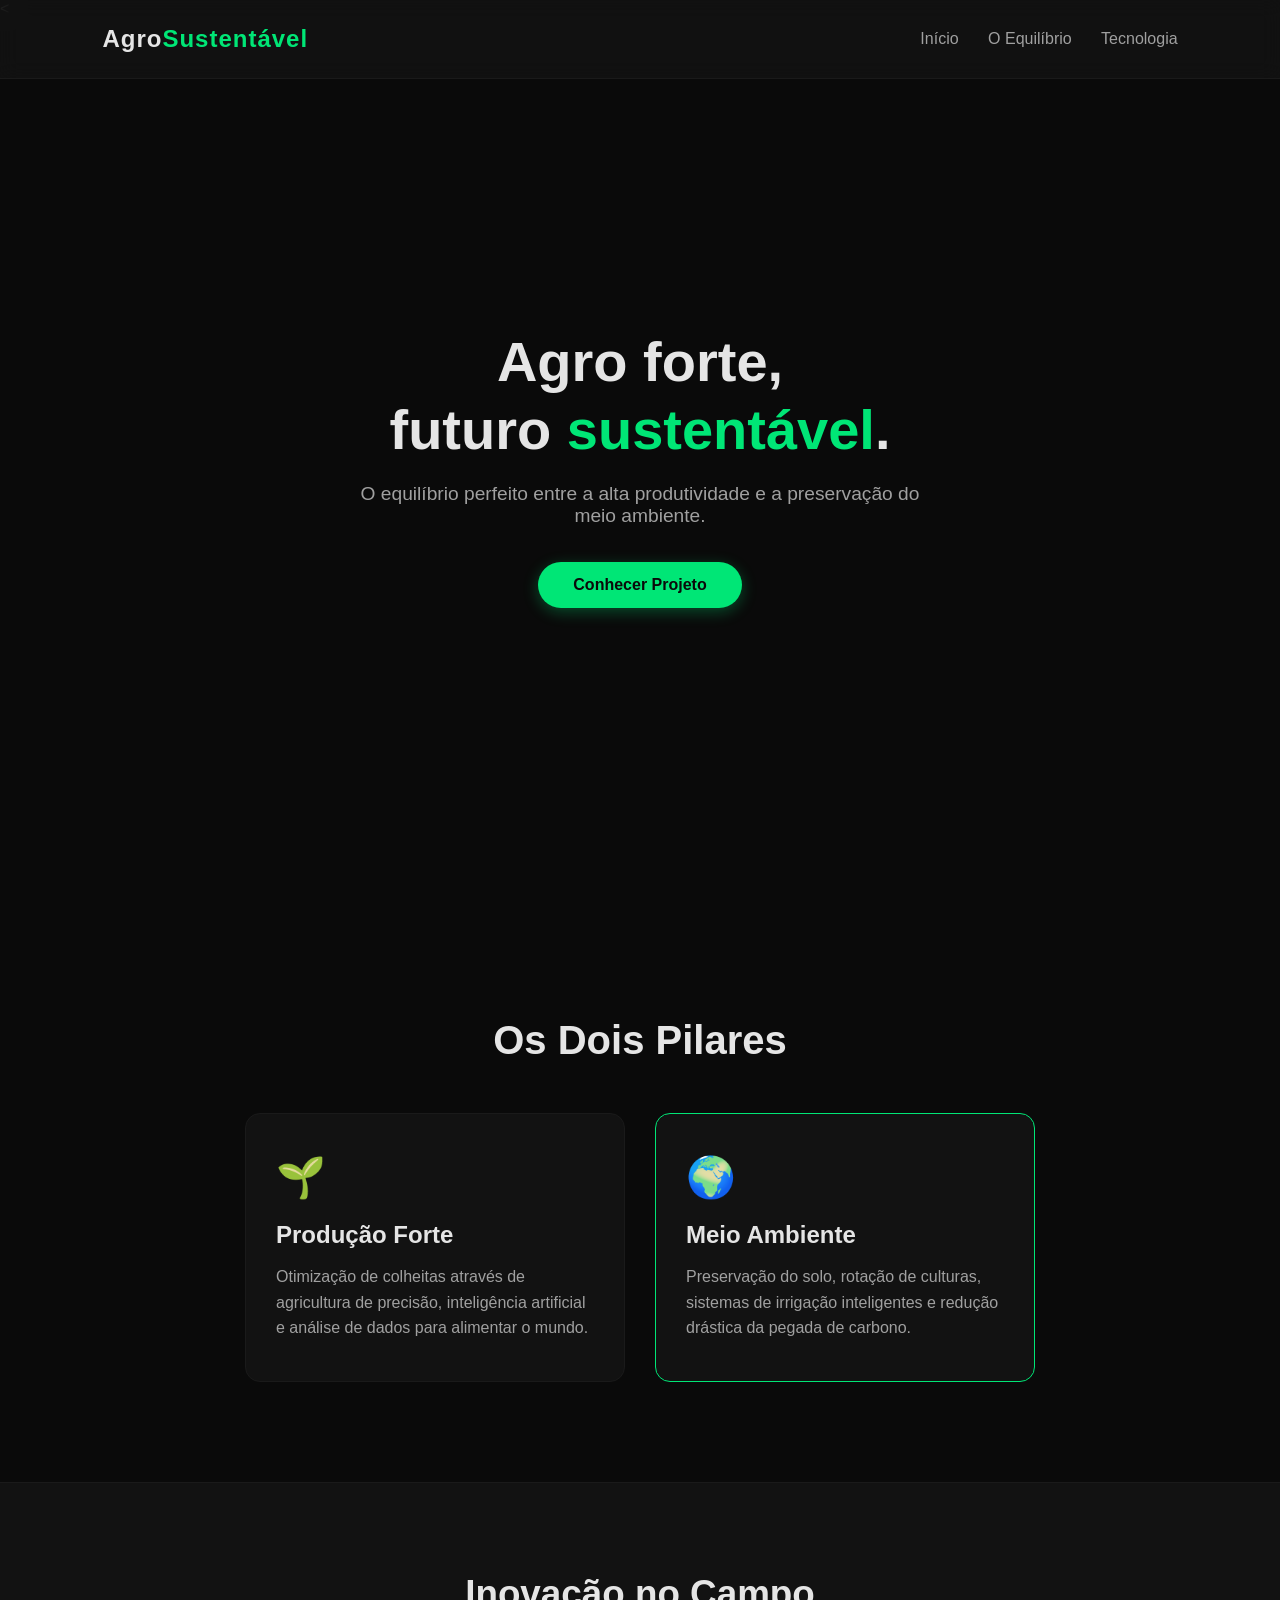
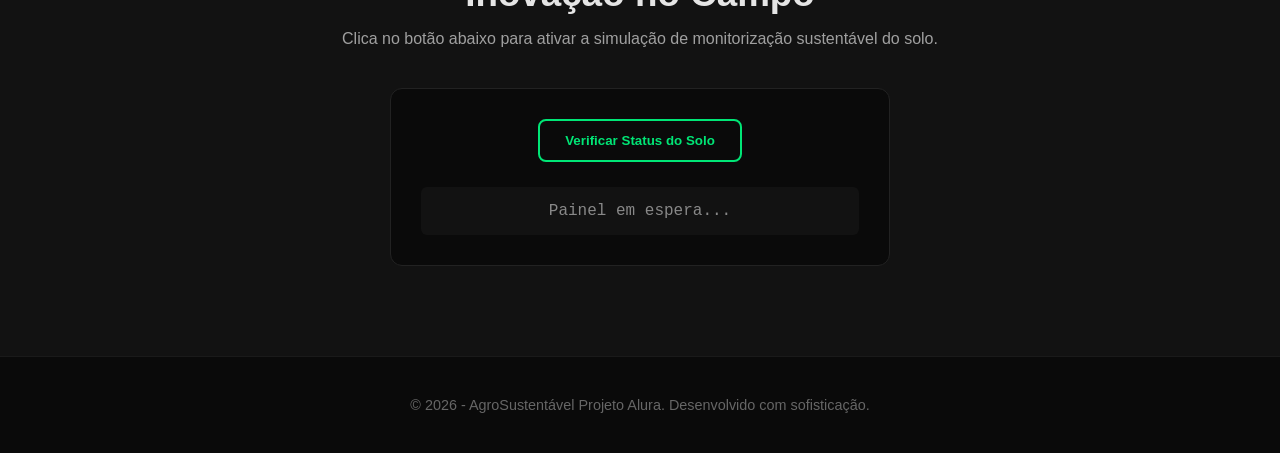
==== index.html @ 7c08bc52 "Add files via upload" ====
<<!DOCTYPE html>
<html lang="pt-BR">
<head>
    <meta charset="UTF-8">
    <meta name="viewport" content="width=device-width, initial-scale=1.0">
    <title>AgroForte & Sustentável</title>
    <link rel="stylesheet" href="style.css">
</head>
<body>

    <header class="navbar">
        <div class="logo">Agro<span>Sustentável</span></div>
        <nav>
            <a href="#inicio">Início</a>
            <a href="#equilibrio">O Equilíbrio</a>
            <a href="#tecnologia">Tecnologia</a>
        </nav>
    </header>

    <section id="inicio" class="hero">
        <div class="hero-content animate-subir">
            <h1>Agro forte, <br>futuro <span>sustentável</span>.</h1>
            <p>O equilíbrio perfeito entre a alta produtividade e a preservação do meio ambiente.</p>
            <a href="#equilibrio" class="btn-principal">Conhecer Projeto</a>
        </div>
    </section>

    <section id="equilibrio" class="section-cards">
        <h2 class="titulo-seccao">Os Dois Pilares</h2>
        <div class="container-cards">
            
            <div class="card">
                <div class="icon">🌱</div>
                <h3>Produção Forte</h3>
                <p>Otimização de colheitas através de agricultura de precisão, inteligência artificial e análise de dados para alimentar o mundo.</p>
            </div>

            <div class="card destaque">
                <div class="icon">🌍</div>
                <h3>Meio Ambiente</h3>
                <p>Preservação do solo, rotação de culturas, sistemas de irrigação inteligentes e redução drástica da pegada de carbono.</p>
            </div>

        </div>
    </section>

    <section id="tecnologia" class="section-tech">
        <h2>Inovação no Campo</h2>
        <p>Clica no botão abaixo para ativar a simulação de monitorização sustentável do solo.</p>
        
        <div class="painel-tech">
            <button id="btn-status" class="btn-secundario">Verificar Status do Solo</button>
            <div id="resultado-status" class="status-box">Painel em espera...</div>
        </div>
    </section>

    <footer>
        <p>&copy; 2026 - AgroSustentável Projeto Alura. Desenvolvido com sofisticação.</p>
    </footer>

    <script src="script.js"></script>
</body>
</html>
---- style.css ----
/* --- RESET E CONFIGURAÇÕES GERAIS --- */
* {
    margin: 0;
    padding: 0;
    box-sizing: border-box;
    font-family: 'Segoe UI', Arial, sans-serif;
    scroll-behavior: smooth; /* Suaviza o deslize entre secções */
}

body {
    background-color: #0A0A0A; /* Preto ultra sofisticado */
    color: #E5E5E5;
    overflow-x: hidden;
}

span {
    color: #00E676; /* Verde Neon/Sustentável */
}

/* --- MENU (NAVBAR) --- */
.navbar {
    display: flex;
    justify-content: space-between;
    align-items: center;
    padding: 25px 8%;
    background-color: rgba(18, 18, 18, 0.9); /* Preto translúcido */
    backdrop-filter: blur(10px);
    position: fixed;
    width: 100%;
    top: 0;
    z-index: 1000;
    border-bottom: 1px solid #1A1A1A;
}

.logo {
    font-size: 1.5rem;
    font-weight: bold;
    letter-spacing: 1px;
}

.navbar a {
    color: #A0A0A0;
    text-decoration: none;
    margin-left: 25px;
    font-size: 1rem;
    transition: 0.3s ease;
}

.navbar a:hover {
    color: #00E676;
}

/* --- SECÇÃO PRINCIPAL (HERO) --- */
.hero {
    height: 100vh;
    display: flex;
    justify-content: center;
    align-items: center;
    text-align: center;
    background: linear-gradient(to bottom, rgba(10,10,10,0.6), #0A0A0A), 
                url('https://images.unsplash.com/photo-1516253593875-bd7ba052fbc5?q=80&w=1920') no-repeat center center/cover;
    /* Imagem temporária de tecnologia/natureza escura */
    padding: 0 20px;
}

.hero h1 {
    font-size: 3.5rem;
    line-height: 1.2;
    margin-bottom: 20px;
    font-weight: 800;
}

.hero p {
    font-size: 1.2rem;
    color: #A0A0A0;
    max-width: 600px;
    margin: 0 auto 35px auto;
}

.btn-principal {
    display: inline-block;
    background-color: #00E676;
    color: #0A0A0A;
    text-decoration: none;
    padding: 14px 35px;
    font-weight: bold;
    border-radius: 30px;
    transition: 0.3s ease;
    box-shadow: 0 4px 15px rgba(0, 230, 118, 0.3);
}

.btn-principal:hover {
    background-color: #FFFFFF;
    box-shadow: 0 4px 25px rgba(0, 230, 118, 0.6);
    transform: translateY(-2px);
}

/* --- SECÇÃO DOS CARDS --- */
.section-cards {
    padding: 100px 8%;
    background-color: #0A0A0A;
    text-align: center;
}

.titulo-seccao {
    font-size: 2.5rem;
    margin-bottom: 50px;
}

.container-cards {
    display: flex;
    justify-content: center;
    gap: 30px;
    flex-wrap: wrap;
}

.card {
    background-color: #121212; /* Cinza antracite */
    border: 1px solid #1A1A1A;
    padding: 40px 30px;
    border-radius: 15px;
    max-width: 380px;
    text-align: left;
    transition: 0.3s ease;
}

.card:hover {
    transform: translateY(-5px);
    border-color: #333;
}

.card.destaque {
    border-color: #00E676; /* Borda verde para destacar o meio ambiente */
}

.card .icon {
    font-size: 2.5rem;
    margin-bottom: 20px;
}

.card h3 {
    font-size: 1.5rem;
    margin-bottom: 15px;
}

.card p {
    color: #A0A0A0;
    line-height: 1.6;
}

/* --- SECÇÃO DE TECNOLOGIA (INTERATIVA) --- */
.section-tech {
    padding: 90px 8%;
    background-color: #121212;
    text-align: center;
    border-top: 1px solid #1A1A1A;
}

.section-tech h2 {
    font-size: 2.3rem;
    margin-bottom: 15px;
}

.section-tech p {
    color: #A0A0A0;
    margin-bottom: 40px;
}

.painel-tech {
    max-width: 500px;
    margin: 0 auto;
    background-color: #0A0A0A;
    padding: 30px;
    border-radius: 12px;
    border: 1px solid #222;
}

.btn-secundario {
    background: transparent;
    color: #00E676;
    border: 2px solid #00E676;
    padding: 12px 25px;
    font-weight: bold;
    border-radius: 8px;
    cursor: pointer;
    transition: 0.3s ease;
}

.btn-secundario:hover {
    background-color: #00E676;
    color: #0A0A0A;
}

.status-box {
    margin-top: 25px;
    padding: 15px;
    background-color: #121212;
    border-radius: 6px;
    font-family: 'Courier New', Courier, monospace;
    color: #888;
}

/* --- RODAPÉ --- */
footer {
    padding: 40px;
    text-align: center;
    background-color: #0A0A0A;
    color: #666;
    font-size: 0.9rem;
    border-top: 1px solid #1A1A1A;
}

/* --- ANIMAÇÃO SIMPLES --- */
.animate-subir {
    animation: subir 1s ease-out;
}

@keyframes subir {
    from {
        opacity: 0;
        transform: translateY(30px);
    }
    to {
        opacity: 1;
        transform: translateY(0);
    }
}
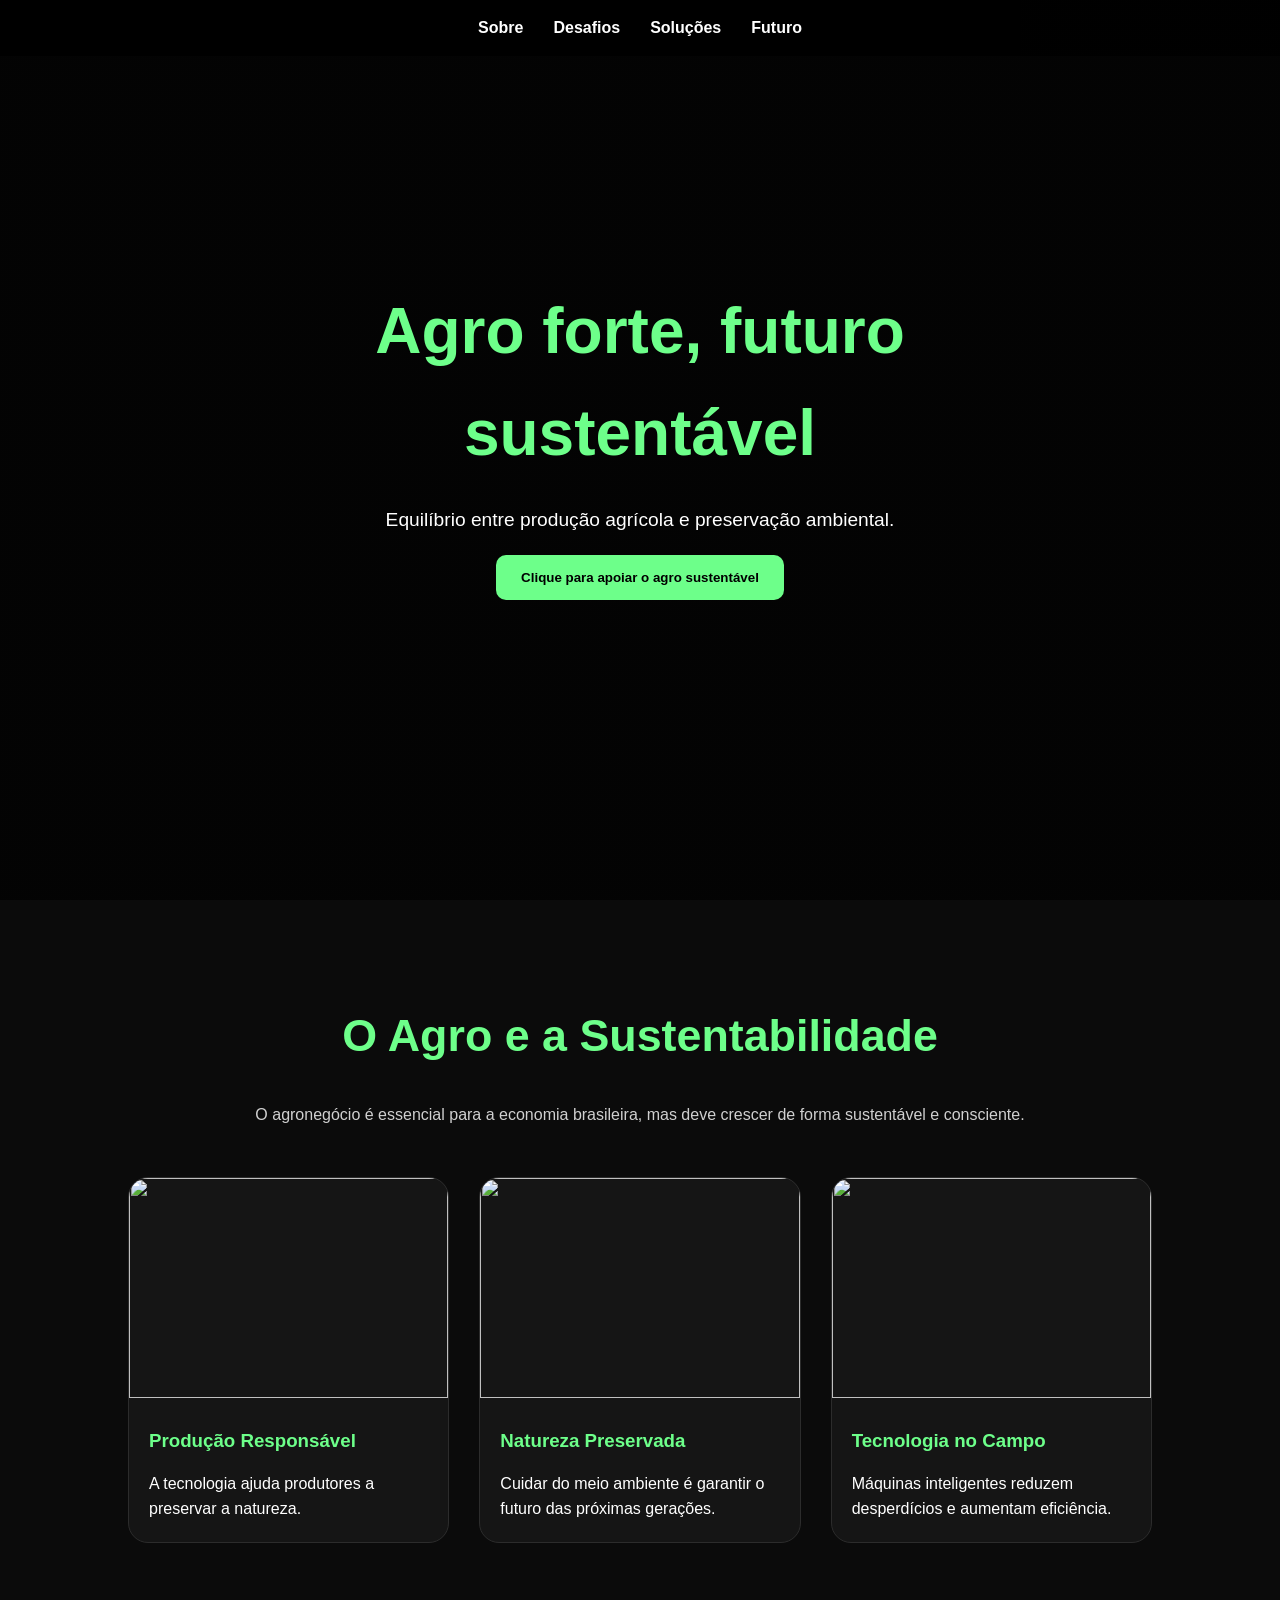
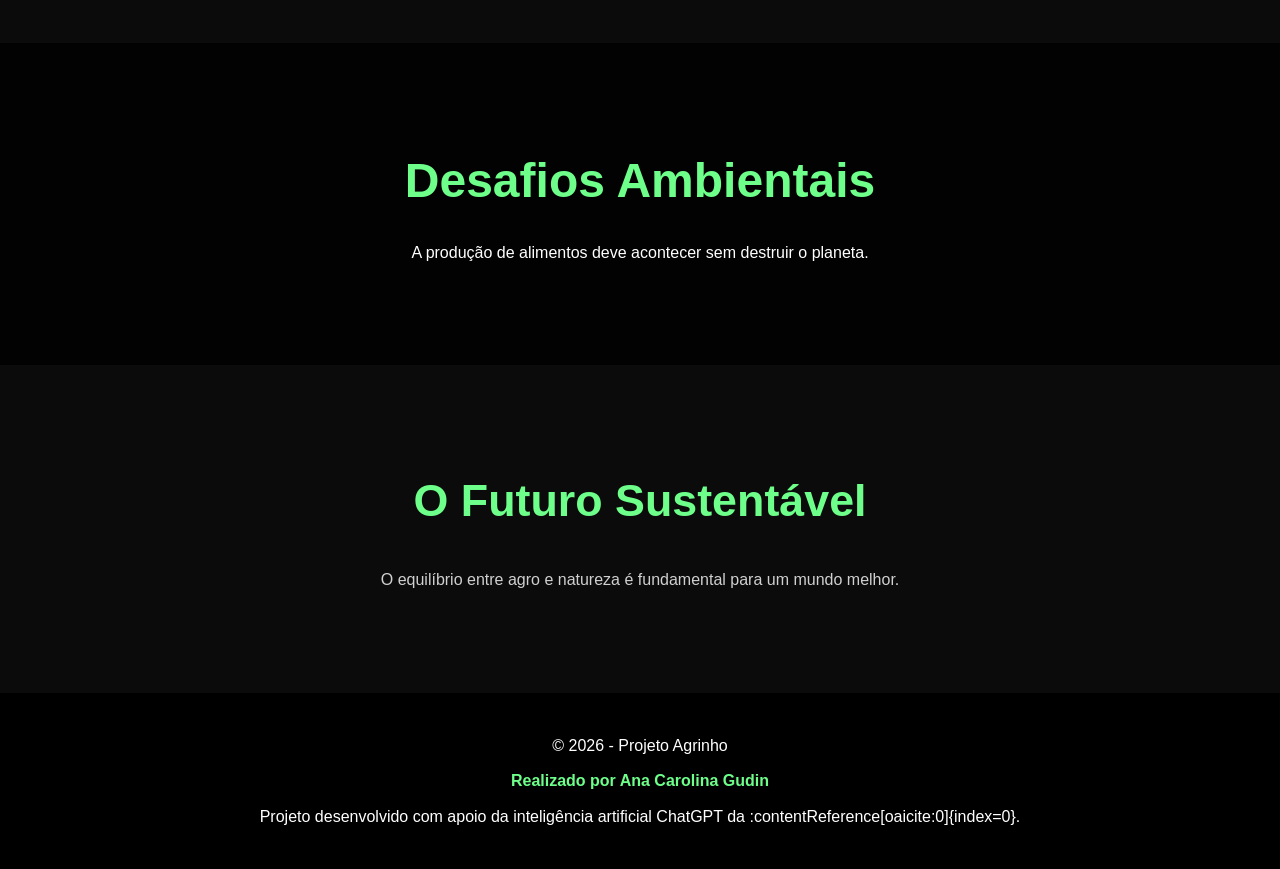
==== commit 390ee3e9: "Add files via upload" ====
--- a/index.html
+++ b/index.html
@@ -1,63 +1,125 @@
-<<!DOCTYPE html>
+<!DOCTYPE html>
 <html lang="pt-BR">
 <head>
-    <meta charset="UTF-8">
-    <meta name="viewport" content="width=device-width, initial-scale=1.0">
-    <title>AgroForte & Sustentável</title>
-    <link rel="stylesheet" href="style.css">
+  <meta charset="UTF-8">
+  <meta name="viewport" content="width=device-width, initial-scale=1.0">
+  <title>Agrinho 2026</title>
+
+  <link rel="stylesheet" href="style.css">
 </head>
+
 <body>
 
-    <header class="navbar">
-        <div class="logo">Agro<span>Sustentável</span></div>
-        <nav>
-            <a href="#inicio">Início</a>
-            <a href="#equilibrio">O Equilíbrio</a>
-            <a href="#tecnologia">Tecnologia</a>
-        </nav>
-    </header>
+  <nav>
+    <ul>
+      <li><a href="#sobre">Sobre</a></li>
+      <li><a href="#desafios">Desafios</a></li>
+      <li><a href="#solucoes">Soluções</a></li>
+      <li><a href="#futuro">Futuro</a></li>
+    </ul>
+  </nav>
 
-    <section id="inicio" class="hero">
-        <div class="hero-content animate-subir">
-            <h1>Agro forte, <br>futuro <span>sustentável</span>.</h1>
-            <p>O equilíbrio perfeito entre a alta produtividade e a preservação do meio ambiente.</p>
-            <a href="#equilibrio" class="btn-principal">Conhecer Projeto</a>
+  <header>
+    <div class="hero">
+      <h1>Agro forte, futuro sustentável</h1>
+
+      <p>
+        Equilíbrio entre produção agrícola e preservação ambiental.
+      </p>
+
+      <button id="botaoMensagem">Clique para apoiar o agro sustentável</button>
+
+      <p id="mensagem"></p>
+    </div>
+  </header>
+
+  <section id="sobre">
+
+    <h2 class="titulo">O Agro e a Sustentabilidade</h2>
+
+    <p class="texto">
+      O agronegócio é essencial para a economia brasileira, mas deve crescer
+      de forma sustentável e consciente.
+    </p>
+
+    <div class="cards">
+
+      <div class="card">
+        <img src="https://images.unsplash.com/photo-1464226184884-fa280b87c399?q=80&w=1200&auto=format&fit=crop">
+
+        <div class="card-content">
+          <h3>Produção Responsável</h3>
+
+          <p>
+            A tecnologia ajuda produtores a preservar a natureza.
+          </p>
         </div>
-    </section>
+      </div>
 
-    <section id="equilibrio" class="section-cards">
-        <h2 class="titulo-seccao">Os Dois Pilares</h2>
-        <div class="container-cards">
-            
-            <div class="card">
-                <div class="icon">🌱</div>
-                <h3>Produção Forte</h3>
-                <p>Otimização de colheitas através de agricultura de precisão, inteligência artificial e análise de dados para alimentar o mundo.</p>
-            </div>
+      <div class="card">
+        <img src="https://images.unsplash.com/photo-1501004318641-b39e6451bec6?q=80&w=1200&auto=format&fit=crop">
 
-            <div class="card destaque">
-                <div class="icon">🌍</div>
-                <h3>Meio Ambiente</h3>
-                <p>Preservação do solo, rotação de culturas, sistemas de irrigação inteligentes e redução drástica da pegada de carbono.</p>
-            </div>
+        <div class="card-content">
+          <h3>Natureza Preservada</h3>
 
+          <p>
+            Cuidar do meio ambiente é garantir o futuro das próximas gerações.
+          </p>
         </div>
-    </section>
+      </div>
 
-    <section id="tecnologia" class="section-tech">
-        <h2>Inovação no Campo</h2>
-        <p>Clica no botão abaixo para ativar a simulação de monitorização sustentável do solo.</p>
-        
-        <div class="painel-tech">
-            <button id="btn-status" class="btn-secundario">Verificar Status do Solo</button>
-            <div id="resultado-status" class="status-box">Painel em espera...</div>
+      <div class="card">
+        <img src="https://images.unsplash.com/photo-1499529112087-3cb3b73cec95?q=80&w=1200&auto=format&fit=crop">
+
+        <div class="card-content">
+          <h3>Tecnologia no Campo</h3>
+
+          <p>
+            Máquinas inteligentes reduzem desperdícios e aumentam eficiência.
+          </p>
         </div>
-    </section>
+      </div>
 
-    <footer>
-        <p>&copy; 2026 - AgroSustentável Projeto Alura. Desenvolvido com sofisticação.</p>
-    </footer>
+    </div>
 
-    <script src="script.js"></script>
+  </section>
+
+  <section id="desafios" class="banner">
+
+    <h2>Desafios Ambientais</h2>
+
+    <p>
+      A produção de alimentos deve acontecer sem destruir o planeta.
+    </p>
+
+  </section>
+
+  <section id="futuro">
+
+    <h2 class="titulo">O Futuro Sustentável</h2>
+
+    <p class="texto">
+      O equilíbrio entre agro e natureza é fundamental para um mundo melhor.
+    </p>
+
+  </section>
+
+  <footer>
+
+    <p>© 2026 - Projeto Agrinho</p>
+
+    <p class="creditos">
+      Realizado por Ana Carolina Gudin
+    </p>
+
+    <p>
+      Projeto desenvolvido com apoio da inteligência artificial ChatGPT da
+      :contentReference[oaicite:0]{index=0}.
+    </p>
+
+  </footer>
+
+  <script src="script.js"></script>
+
 </body>
 </html>
--- a/style.css
+++ b/style.css
@@ -1,227 +1,187 @@
-/* --- RESET E CONFIGURAÇÕES GERAIS --- */
-* {
-    margin: 0;
-    padding: 0;
-    box-sizing: border-box;
-    font-family: 'Segoe UI', Arial, sans-serif;
-    scroll-behavior: smooth; /* Suaviza o deslize entre secções */
+*{
+  margin:0;
+  padding:0;
+  box-sizing:border-box;
+  font-family:Arial, Helvetica, sans-serif;
 }
 
-body {
-    background-color: #0A0A0A; /* Preto ultra sofisticado */
-    color: #E5E5E5;
-    overflow-x: hidden;
+body{
+  background:#0b0b0b;
+  color:white;
+  line-height:1.6;
 }
 
-span {
-    color: #00E676; /* Verde Neon/Sustentável */
+nav{
+  position:fixed;
+  width:100%;
+  top:0;
+  background:#000000d8;
+  padding:15px;
+  z-index:1000;
 }
 
-/* --- MENU (NAVBAR) --- */
-.navbar {
-    display: flex;
-    justify-content: space-between;
-    align-items: center;
-    padding: 25px 8%;
-    background-color: rgba(18, 18, 18, 0.9); /* Preto translúcido */
-    backdrop-filter: blur(10px);
-    position: fixed;
-    width: 100%;
-    top: 0;
-    z-index: 1000;
-    border-bottom: 1px solid #1A1A1A;
+nav ul{
+  display:flex;
+  justify-content:center;
+  gap:30px;
+  list-style:none;
 }
 
-.logo {
-    font-size: 1.5rem;
-    font-weight: bold;
-    letter-spacing: 1px;
+nav a{
+  color:white;
+  text-decoration:none;
+  font-weight:bold;
+  transition:0.3s;
 }
 
-.navbar a {
-    color: #A0A0A0;
-    text-decoration: none;
-    margin-left: 25px;
-    font-size: 1rem;
-    transition: 0.3s ease;
+nav a:hover{
+  color:#6dff8a;
 }
 
-.navbar a:hover {
-    color: #00E676;
+header{
+  height:100vh;
+  background:
+  linear-gradient(rgba(0,0,0,0.7), rgba(0,0,0,0.7)),
+  url('https://images.unsplash.com/photo-1500937386664-56d1dfef3854?q=80&w=1600&auto=format&fit=crop');
+
+  background-size:cover;
+  background-position:center;
+
+  display:flex;
+  align-items:center;
+  justify-content:center;
+  text-align:center;
+  padding:20px;
 }
 
-/* --- SECÇÃO PRINCIPAL (HERO) --- */
-.hero {
-    height: 100vh;
-    display: flex;
-    justify-content: center;
-    align-items: center;
-    text-align: center;
-    background: linear-gradient(to bottom, rgba(10,10,10,0.6), #0A0A0A), 
-                url('https://images.unsplash.com/photo-1516253593875-bd7ba052fbc5?q=80&w=1920') no-repeat center center/cover;
-    /* Imagem temporária de tecnologia/natureza escura */
-    padding: 0 20px;
+.hero{
+  max-width:800px;
 }
 
-.hero h1 {
-    font-size: 3.5rem;
-    line-height: 1.2;
-    margin-bottom: 20px;
-    font-weight: 800;
+.hero h1{
+  font-size:4rem;
+  color:#6dff8a;
+  margin-bottom:20px;
 }
 
-.hero p {
-    font-size: 1.2rem;
-    color: #A0A0A0;
-    max-width: 600px;
-    margin: 0 auto 35px auto;
+.hero p{
+  font-size:1.2rem;
+  margin-bottom:20px;
 }
 
-.btn-principal {
-    display: inline-block;
-    background-color: #00E676;
-    color: #0A0A0A;
-    text-decoration: none;
-    padding: 14px 35px;
-    font-weight: bold;
-    border-radius: 30px;
-    transition: 0.3s ease;
-    box-shadow: 0 4px 15px rgba(0, 230, 118, 0.3);
+button{
+  padding:15px 25px;
+  border:none;
+  border-radius:10px;
+  background:#6dff8a;
+  color:black;
+  font-weight:bold;
+  cursor:pointer;
+  transition:0.3s;
 }
 
-.btn-principal:hover {
-    background-color: #FFFFFF;
-    box-shadow: 0 4px 25px rgba(0, 230, 118, 0.6);
-    transform: translateY(-2px);
+button:hover{
+  background:white;
+  transform:scale(1.05);
 }
 
-/* --- SECÇÃO DOS CARDS --- */
-.section-cards {
-    padding: 100px 8%;
-    background-color: #0A0A0A;
-    text-align: center;
+#mensagem{
+  margin-top:20px;
+  color:#6dff8a;
+  font-size:1.1rem;
 }
 
-.titulo-seccao {
-    font-size: 2.5rem;
-    margin-bottom: 50px;
+section{
+  padding:100px 10%;
 }
 
-.container-cards {
-    display: flex;
-    justify-content: center;
-    gap: 30px;
-    flex-wrap: wrap;
+.titulo{
+  text-align:center;
+  font-size:2.8rem;
+  color:#6dff8a;
+  margin-bottom:30px;
 }
 
-.card {
-    background-color: #121212; /* Cinza antracite */
-    border: 1px solid #1A1A1A;
-    padding: 40px 30px;
-    border-radius: 15px;
-    max-width: 380px;
-    text-align: left;
-    transition: 0.3s ease;
+.texto{
+  text-align:center;
+  max-width:900px;
+  margin:auto;
+  color:#d0d0d0;
 }
 
-.card:hover {
-    transform: translateY(-5px);
-    border-color: #333;
+.cards{
+  display:grid;
+  grid-template-columns:repeat(auto-fit, minmax(280px,1fr));
+  gap:30px;
+  margin-top:50px;
 }
 
-.card.destaque {
-    border-color: #00E676; /* Borda verde para destacar o meio ambiente */
+.card{
+  background:#151515;
+  border-radius:20px;
+  overflow:hidden;
+  border:1px solid #2c2c2c;
+  transition:0.3s;
 }
 
-.card .icon {
-    font-size: 2.5rem;
-    margin-bottom: 20px;
+.card:hover{
+  transform:translateY(-10px);
+  border-color:#6dff8a;
 }
 
-.card h3 {
-    font-size: 1.5rem;
-    margin-bottom: 15px;
+.card img{
+  width:100%;
+  height:220px;
+  object-fit:cover;
 }
 
-.card p {
-    color: #A0A0A0;
-    line-height: 1.6;
+.card-content{
+  padding:20px;
 }
 
-/* --- SECÇÃO DE TECNOLOGIA (INTERATIVA) --- */
-.section-tech {
-    padding: 90px 8%;
-    background-color: #121212;
-    text-align: center;
-    border-top: 1px solid #1A1A1A;
+.card-content h3{
+  color:#6dff8a;
+  margin-bottom:15px;
 }
 
-.section-tech h2 {
-    font-size: 2.3rem;
-    margin-bottom: 15px;
+.banner{
+  background:
+  linear-gradient(rgba(0,0,0,0.8), rgba(0,0,0,0.8)),
+  url('https://images.unsplash.com/photo-1500382017468-9049fed747ef?q=80&w=1600&auto=format&fit=crop');
+
+  background-size:cover;
+  background-position:center;
+
+  text-align:center;
 }
 
-.section-tech p {
-    color: #A0A0A0;
-    margin-bottom: 40px;
+.banner h2{
+  color:#6dff8a;
+  font-size:3rem;
+  margin-bottom:20px;
 }
 
-.painel-tech {
-    max-width: 500px;
-    margin: 0 auto;
-    background-color: #0A0A0A;
-    padding: 30px;
-    border-radius: 12px;
-    border: 1px solid #222;
+footer{
+  background:black;
+  text-align:center;
+  padding:40px;
 }
 
-.btn-secundario {
-    background: transparent;
-    color: #00E676;
-    border: 2px solid #00E676;
-    padding: 12px 25px;
-    font-weight: bold;
-    border-radius: 8px;
-    cursor: pointer;
-    transition: 0.3s ease;
+.creditos{
+  color:#6dff8a;
+  font-weight:bold;
+  margin:10px 0;
 }
 
-.btn-secundario:hover {
-    background-color: #00E676;
-    color: #0A0A0A;
-}
+@media(max-width:768px){
 
-.status-box {
-    margin-top: 25px;
-    padding: 15px;
-    background-color: #121212;
-    border-radius: 6px;
-    font-family: 'Courier New', Courier, monospace;
-    color: #888;
-}
+  .hero h1{
+    font-size:2.5rem;
+  }
 
-/* --- RODAPÉ --- */
-footer {
-    padding: 40px;
-    text-align: center;
-    background-color: #0A0A0A;
-    color: #666;
-    font-size: 0.9rem;
-    border-top: 1px solid #1A1A1A;
-}
+  nav ul{
+    gap:15px;
+    flex-wrap:wrap;
+  }
 
-/* --- ANIMAÇÃO SIMPLES --- */
-.animate-subir {
-    animation: subir 1s ease-out;
-}
-
-@keyframes subir {
-    from {
-        opacity: 0;
-        transform: translateY(30px);
-    }
-    to {
-        opacity: 1;
-        transform: translateY(0);
-    }
 }
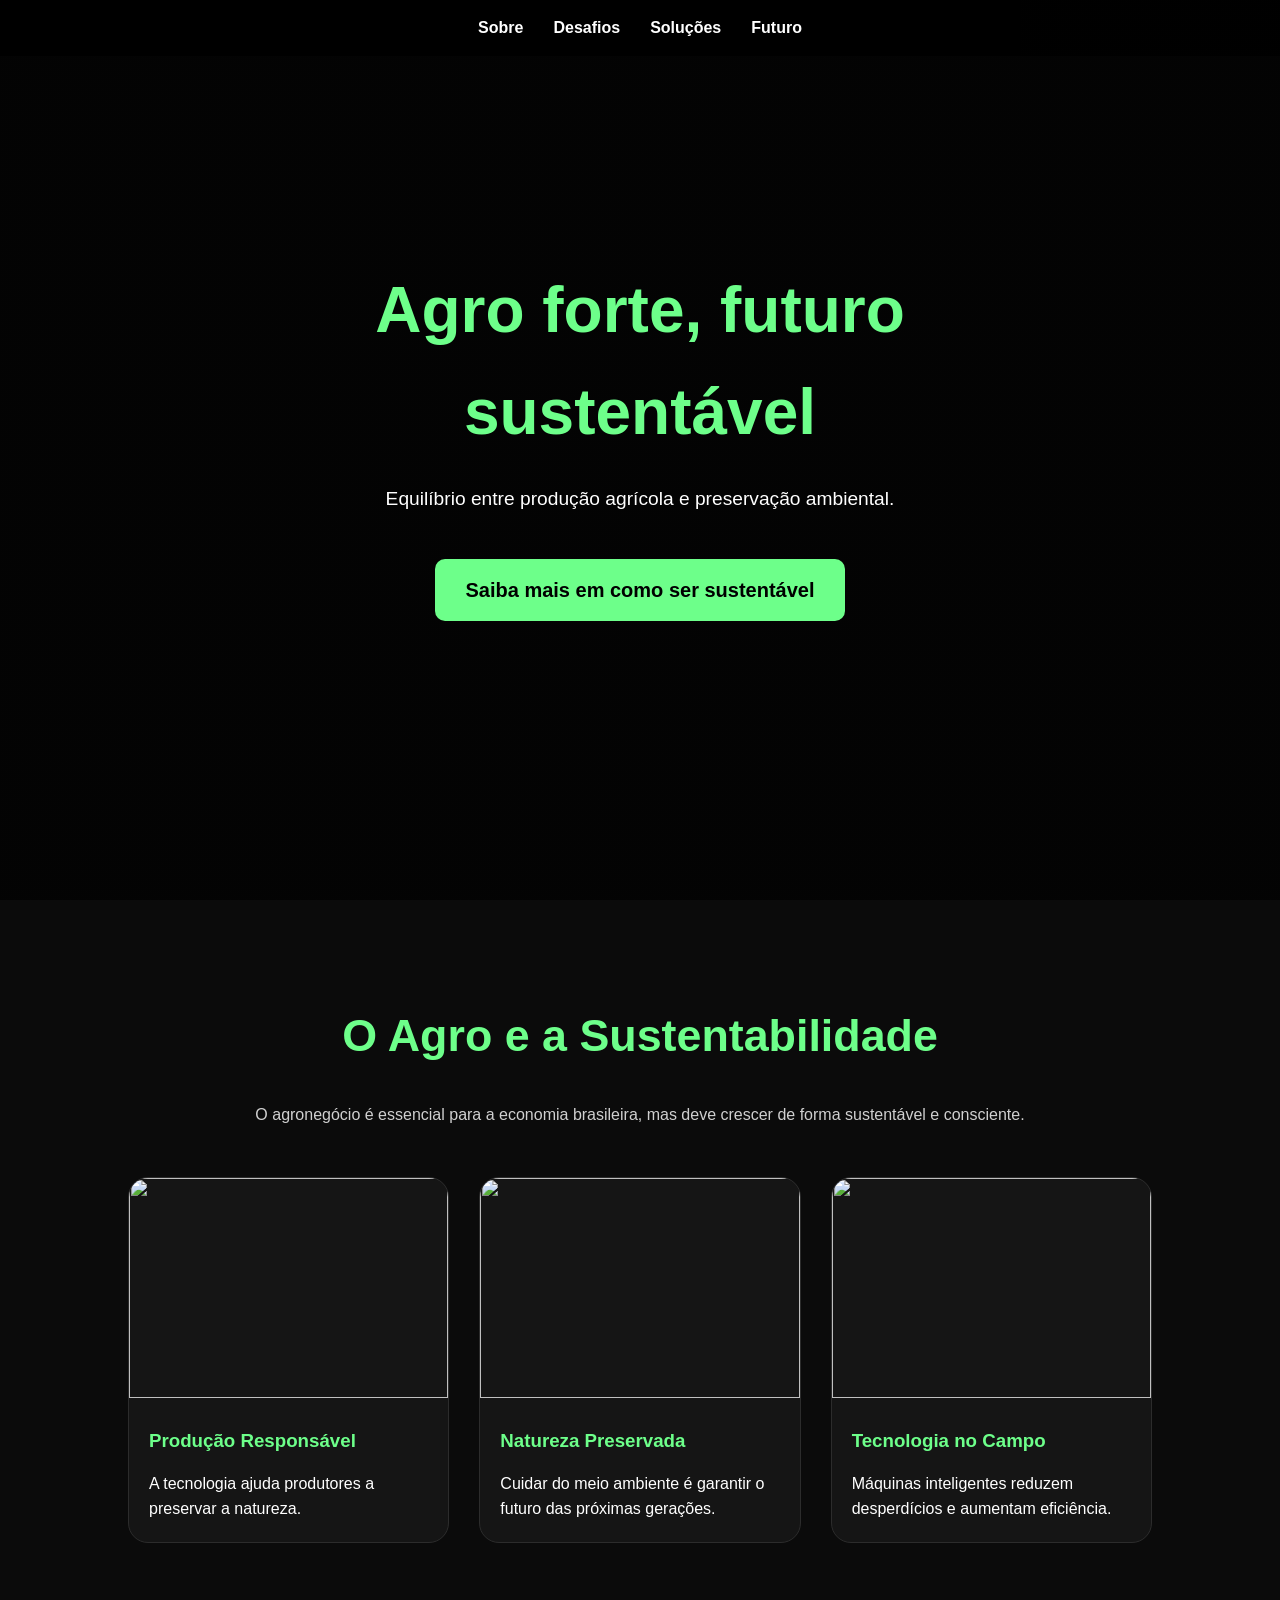
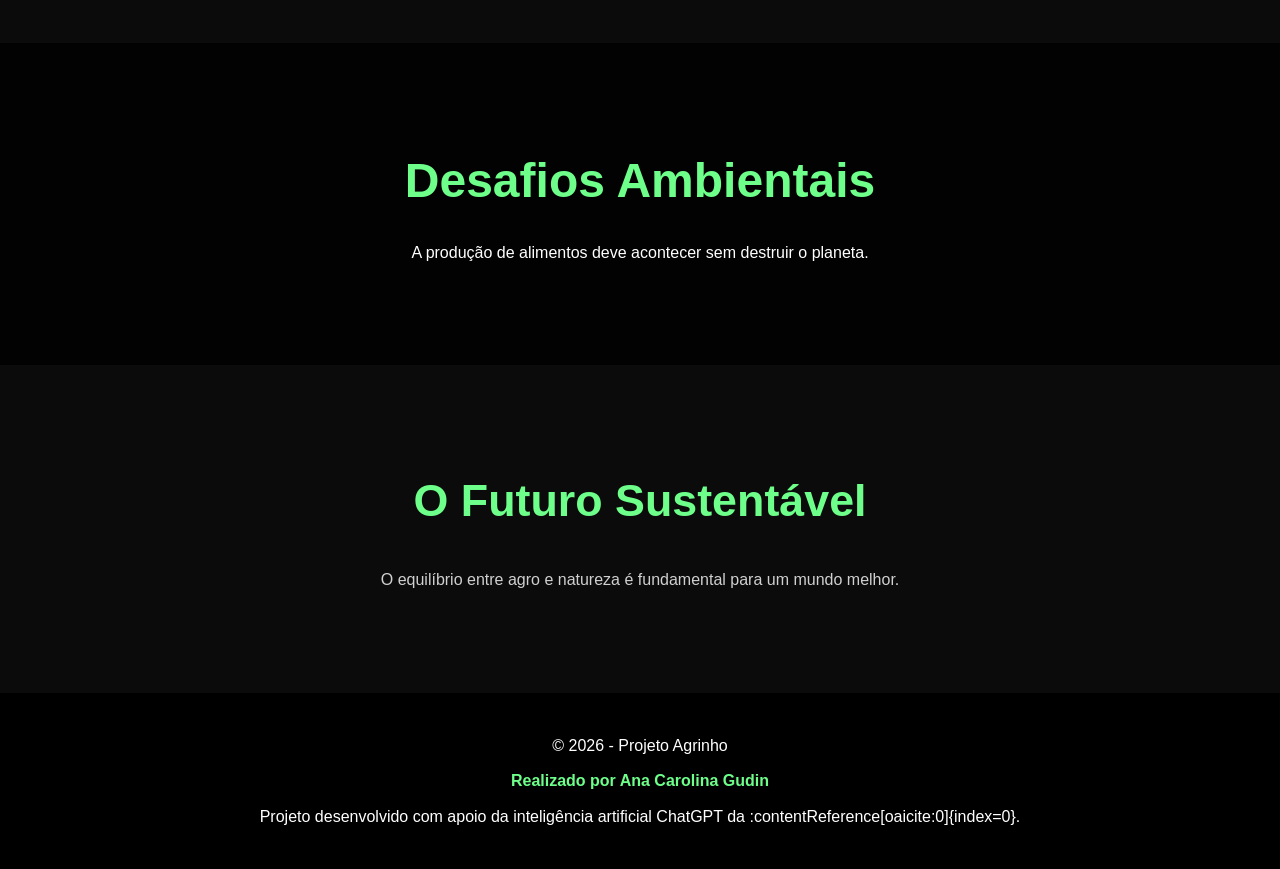
==== commit b8ebd05a: "Add files via upload" ====
--- a/index.html
+++ b/index.html
@@ -27,7 +27,9 @@
         Equilíbrio entre produção agrícola e preservação ambiental.
       </p>
 
-      <button id="botaoMensagem">Clique para apoiar o agro sustentável</button>
+      <a href="sustentabilidade.html" class="botao">
+  Saiba mais em como ser sustentável
+</a>
 
       <p id="mensagem"></p>
     </div>
--- a/style.css
+++ b/style.css
@@ -69,18 +69,20 @@
   margin-bottom:20px;
 }
 
-button{
-  padding:15px 25px;
-  border:none;
-  border-radius:10px;
+.botao{
+  display:inline-block;
+  margin-top:25px;
+  padding:15px 30px;
   background:#6dff8a;
   color:black;
+  text-decoration:none;
+  font-size:20px;
   font-weight:bold;
-  cursor:pointer;
+  border-radius:10px;
   transition:0.3s;
 }
 
-button:hover{
+.botao:hover{
   background:white;
   transform:scale(1.05);
 }
@@ -184,4 +186,19 @@
     flex-wrap:wrap;
   }
 
+}
+.pagina2{
+  height:60vh;
+
+  background:
+  linear-gradient(rgba(0,0,0,0.7), rgba(0,0,0,0.7)),
+  url('https://images.unsplash.com/photo-1492496913980-501348b61469?q=80&w=1600&auto=format&fit=crop');
+
+  background-size:cover;
+  background-position:center;
+
+  display:flex;
+  align-items:center;
+  justify-content:center;
+  text-align:center;
 }
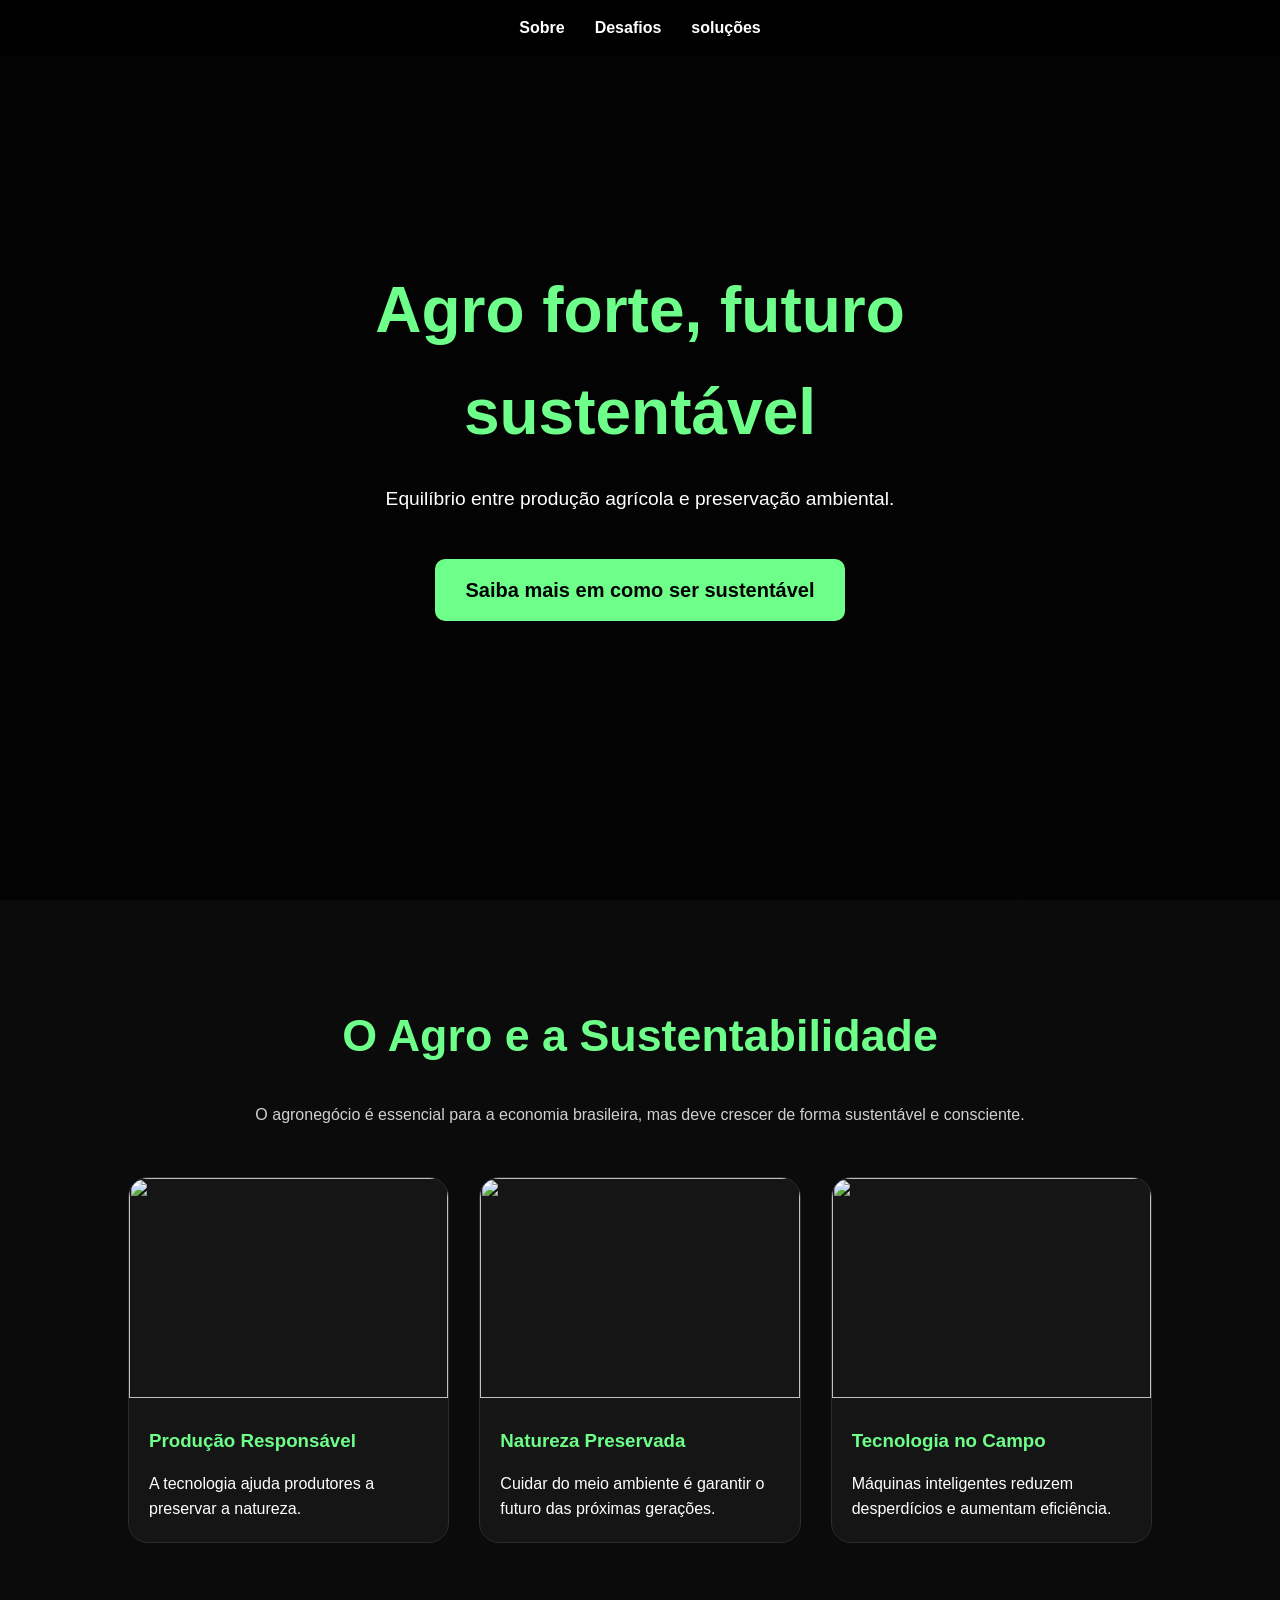
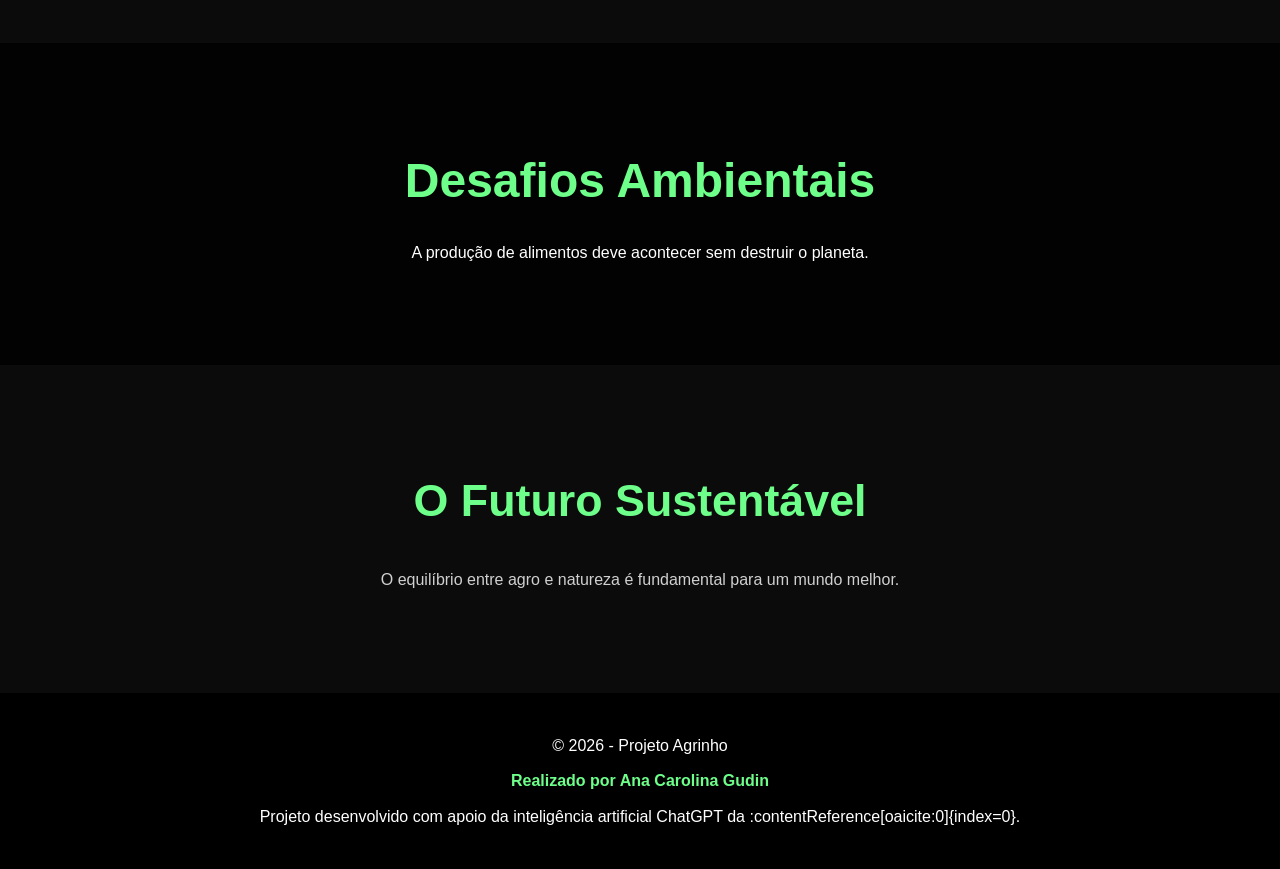
==== commit b025f0b4: "Add files via upload" ====
--- a/index.html
+++ b/index.html
@@ -14,8 +14,7 @@
     <ul>
       <li><a href="#sobre">Sobre</a></li>
       <li><a href="#desafios">Desafios</a></li>
-      <li><a href="#solucoes">Soluções</a></li>
-      <li><a href="#futuro">Futuro</a></li>
+      <li><a href="#solucoes">soluções</a></li>
     </ul>
   </nav>
 
@@ -96,7 +95,7 @@
 
   </section>
 
-  <section id="futuro">
+  <section id="solucoes">
 
     <h2 class="titulo">O Futuro Sustentável</h2>
 
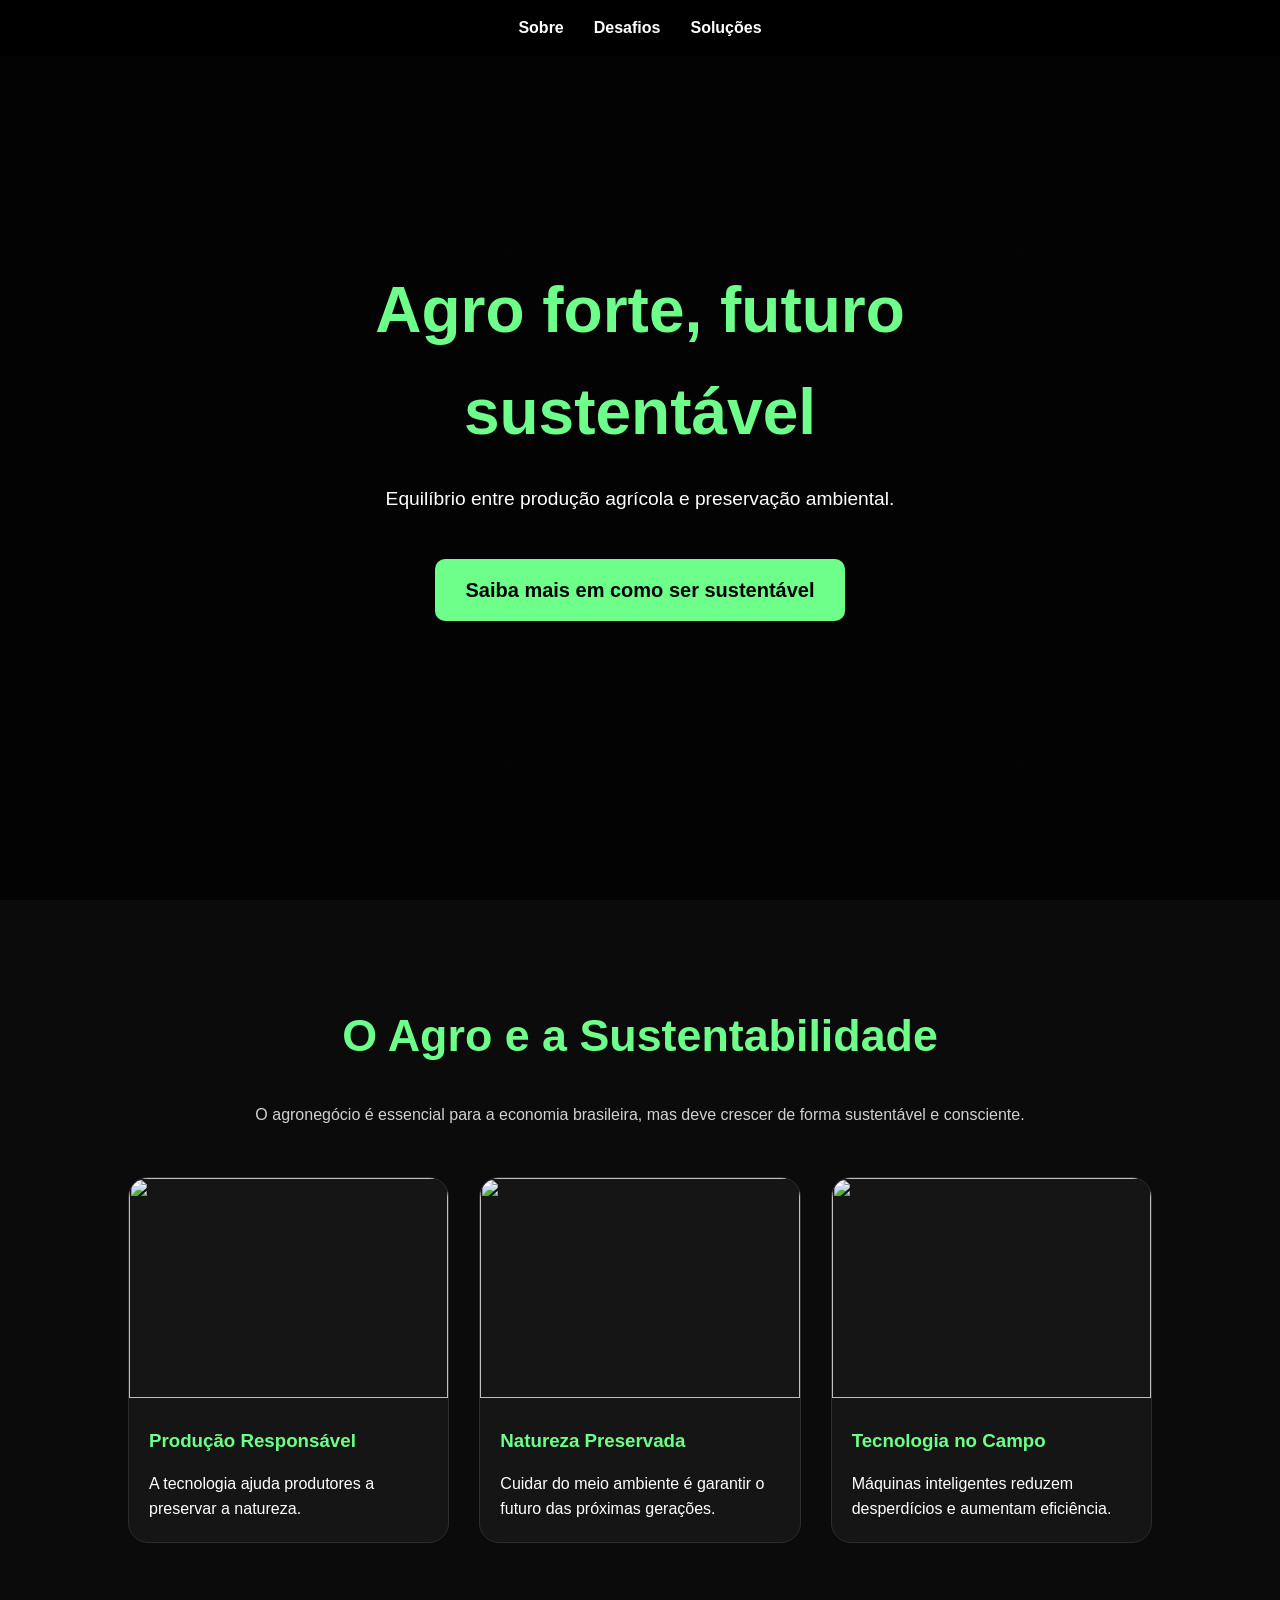
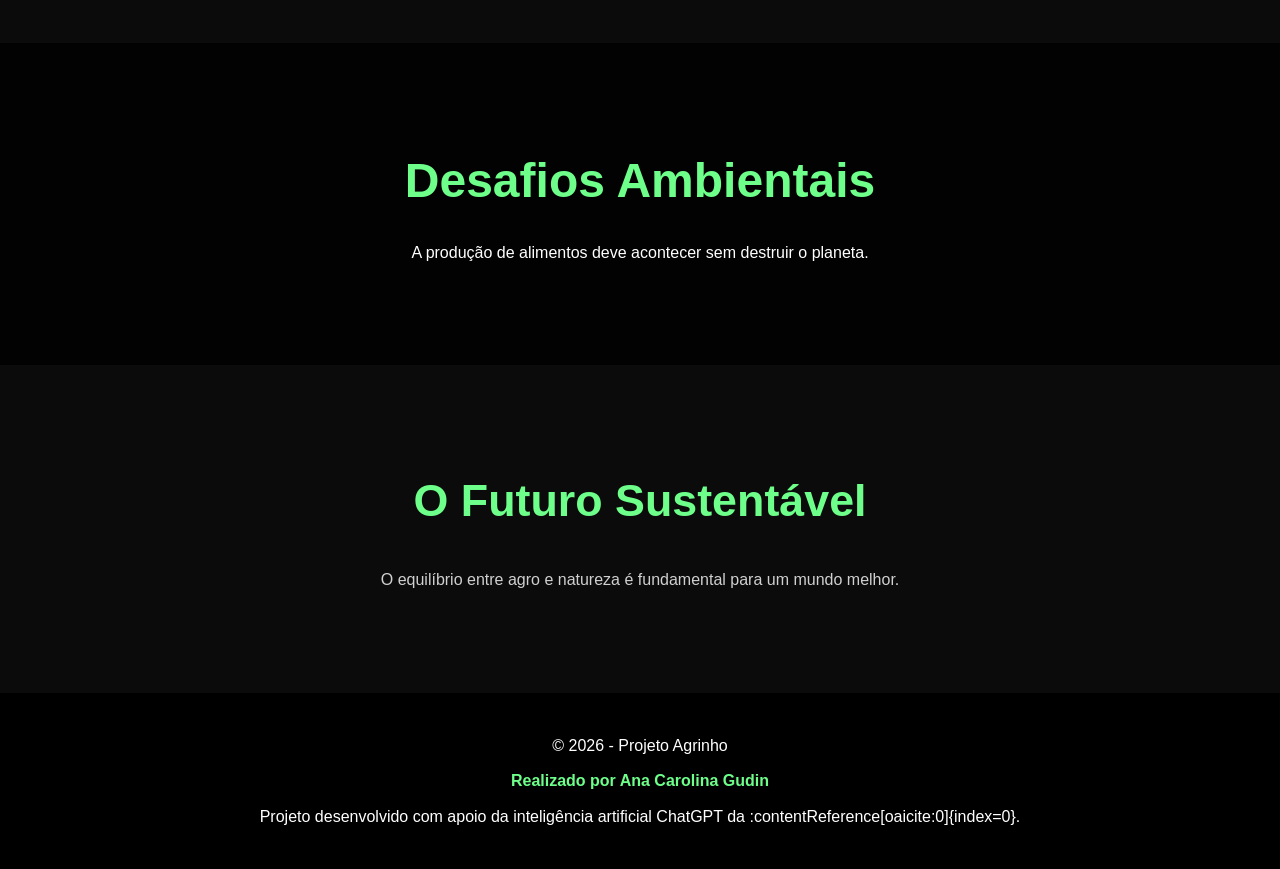
==== commit c04b1dcc: "Add files via upload" ====
--- a/index.html
+++ b/index.html
@@ -3,7 +3,7 @@
 <head>
   <meta charset="UTF-8">
   <meta name="viewport" content="width=device-width, initial-scale=1.0">
-  <title>Agrinho 2026</title>
+  <title>Sustentabilidade no Agro</title>
 
   <link rel="stylesheet" href="style.css">
 </head>
@@ -14,7 +14,7 @@
     <ul>
       <li><a href="#sobre">Sobre</a></li>
       <li><a href="#desafios">Desafios</a></li>
-      <li><a href="#solucoes">soluções</a></li>
+      <li><a href="#solucoes">Soluções</a></li>
     </ul>
   </nav>
 
